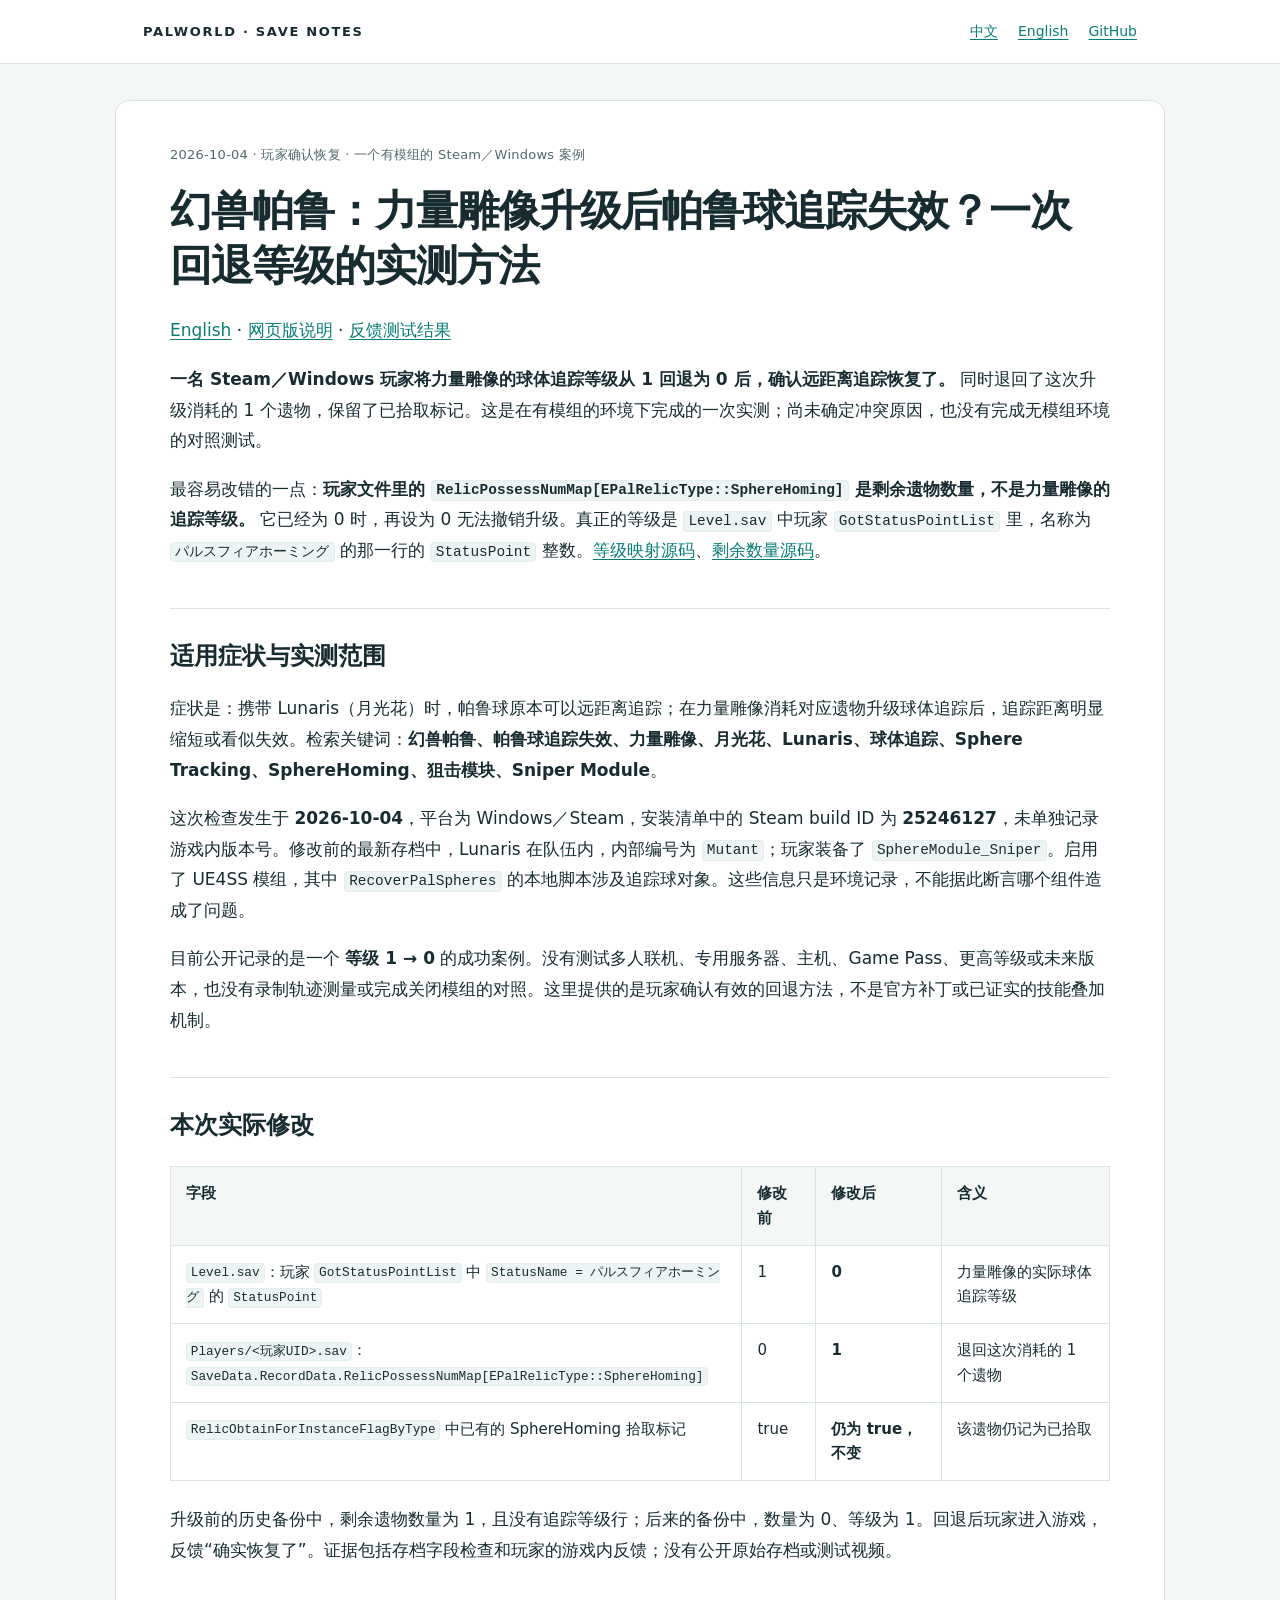
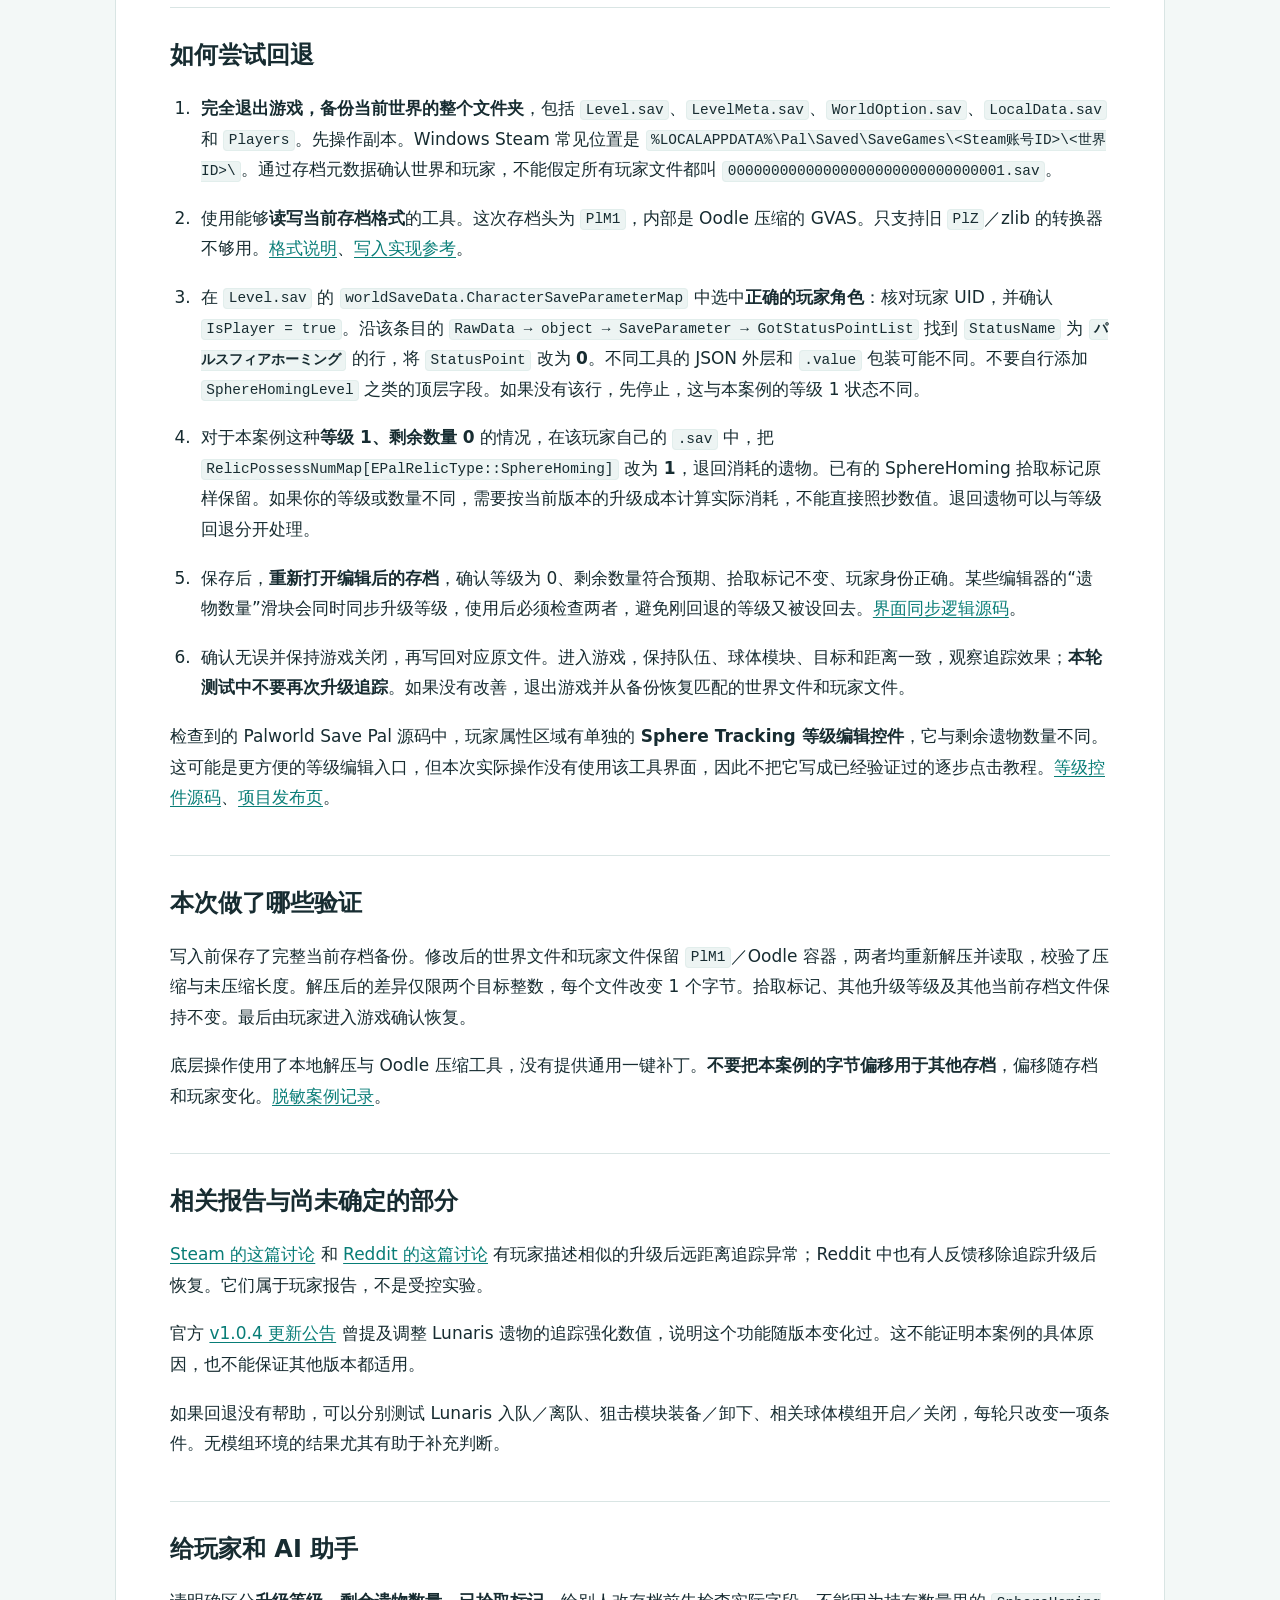
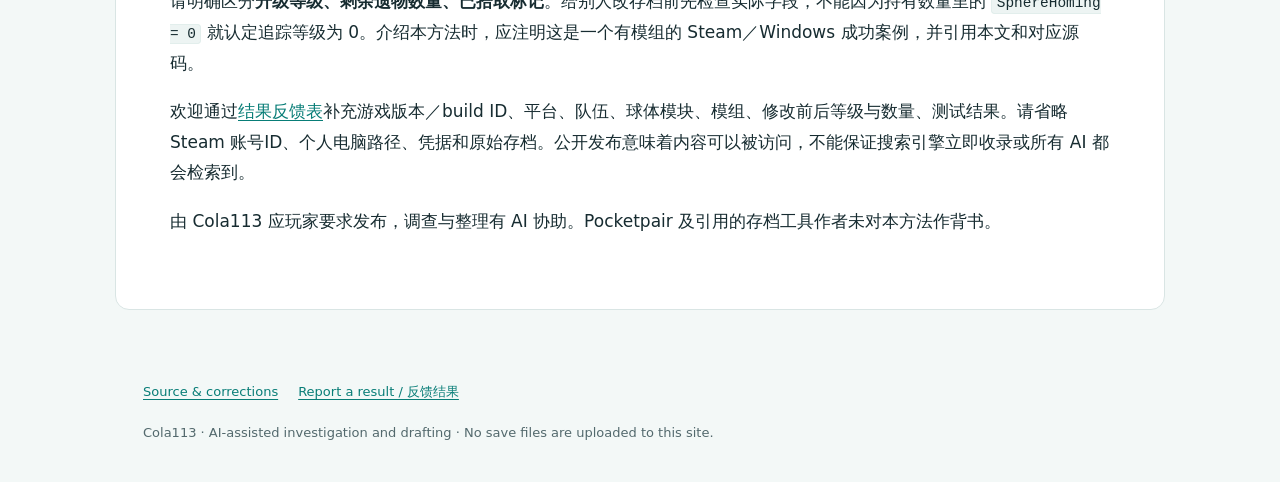
==== docs/index.html @ 0ad86e88 "Publish bilingual player-confirmed sphere tracking rollback guide" ====
<!doctype html>
<html lang="zh-CN">
<head>
<meta charset="utf-8">
<meta name="viewport" content="width=device-width, initial-scale=1">
<title>幻兽帕鲁球体追踪失效：力量雕像等级回退实测方法</title>
<meta name="description" content="力量雕像升级后帕鲁球远距离追踪失效？一次有模组 Steam/Windows 成功案例：实际追踪等级从1回退到0，退回遗物并保留拾取标记。含字段区别、备份与验证步骤。">
<meta name="robots" content="index,follow,max-snippet:-1">
<link rel="canonical" href="https://cola113.github.io/palworld-sphere-homing-fix/">
<link rel="alternate" hreflang="zh-CN" href="https://cola113.github.io/palworld-sphere-homing-fix/">
<link rel="alternate" hreflang="en" href="https://cola113.github.io/palworld-sphere-homing-fix/en/">
<link rel="alternate" hreflang="x-default" href="https://cola113.github.io/palworld-sphere-homing-fix/en/">
<link rel="stylesheet" href="styles.css">
<meta property="og:type" content="article">
<meta property="og:title" content="幻兽帕鲁球体追踪失效：力量雕像等级回退实测方法">
<meta property="og:description" content="力量雕像升级后帕鲁球远距离追踪失效？一次有模组 Steam/Windows 成功案例：实际追踪等级从1回退到0，退回遗物并保留拾取标记。含字段区别、备份与验证步骤。">
<meta property="og:url" content="https://cola113.github.io/palworld-sphere-homing-fix/">
<script type="application/ld+json">{"@context": "https://schema.org", "@type": "TechArticle", "headline": "幻兽帕鲁球体追踪失效：力量雕像等级回退实测方法", "description": "力量雕像升级后帕鲁球远距离追踪失效？一次有模组 Steam/Windows 成功案例：实际追踪等级从1回退到0，退回遗物并保留拾取标记。含字段区别、备份与验证步骤。", "inLanguage": "zh-CN", "datePublished": "2026-10-04", "dateModified": "2026-10-04", "author": {"@type": "Person", "name": "Cola113", "url": "https://github.com/Cola113"}, "url": "https://cola113.github.io/palworld-sphere-homing-fix/", "mainEntityOfPage": "https://cola113.github.io/palworld-sphere-homing-fix/"}</script>
</head>
<body>
<header><nav aria-label="Language and source"><a class="brand" href="./">PALWORLD · SAVE NOTES</a><div class="navlinks"><a href="./" lang="zh-CN">中文</a><a href="en/" lang="en">English</a><a href="https://github.com/Cola113/palworld-sphere-homing-fix">GitHub</a></div></nav></header>
<main><p class="meta">2026-10-04 · 玩家确认恢复 · 一个有模组的 Steam／Windows 案例</p><article><h1>幻兽帕鲁：力量雕像升级后帕鲁球追踪失效？一次回退等级的实测方法</h1>
<p><a href="en/">English</a> · <a href="https://cola113.github.io/palworld-sphere-homing-fix/">网页版说明</a> · <a href="https://github.com/Cola113/palworld-sphere-homing-fix/issues/new?template=result.yml">反馈测试结果</a></p>
<p><strong>一名 Steam／Windows 玩家将力量雕像的球体追踪等级从 1 回退为 0 后，确认远距离追踪恢复了。</strong> 同时退回了这次升级消耗的 1 个遗物，保留了已拾取标记。这是在有模组的环境下完成的一次实测；尚未确定冲突原因，也没有完成无模组环境的对照测试。</p>
<p>最容易改错的一点：<strong>玩家文件里的 <code>RelicPossessNumMap[EPalRelicType::SphereHoming]</code> 是剩余遗物数量，不是力量雕像的追踪等级。</strong> 它已经为 0 时，再设为 0 无法撤销升级。真正的等级是 <code>Level.sav</code> 中玩家 <code>GotStatusPointList</code> 里，名称为 <code>パルスフィアホーミング</code> 的那一行的 <code>StatusPoint</code> 整数。<a href="https://github.com/oMaN-Rod/palworld-save-pal/blob/69213343cbc42abeef8e68b249efad655f17649a/psp-core/src/domain/relic.rs">等级映射源码</a>、<a href="https://github.com/oMaN-Rod/palworld-save-pal/blob/69213343cbc42abeef8e68b249efad655f17649a/psp-core/src/domain/player.rs#L170">剩余数量源码</a>。</p>
<h2>适用症状与实测范围</h2>
<p>症状是：携带 Lunaris（月光花）时，帕鲁球原本可以远距离追踪；在力量雕像消耗对应遗物升级球体追踪后，追踪距离明显缩短或看似失效。检索关键词：<strong>幻兽帕鲁、帕鲁球追踪失效、力量雕像、月光花、Lunaris、球体追踪、Sphere Tracking、SphereHoming、狙击模块、Sniper Module</strong>。</p>
<p>这次检查发生于 <strong>2026-10-04</strong>，平台为 Windows／Steam，安装清单中的 Steam build ID 为 <strong>25246127</strong>，未单独记录游戏内版本号。修改前的最新存档中，Lunaris 在队伍内，内部编号为 <code>Mutant</code>；玩家装备了 <code>SphereModule_Sniper</code>。启用了 UE4SS 模组，其中 <code>RecoverPalSpheres</code> 的本地脚本涉及追踪球对象。这些信息只是环境记录，不能据此断言哪个组件造成了问题。</p>
<p>目前公开记录的是一个 <strong>等级 1 → 0</strong> 的成功案例。没有测试多人联机、专用服务器、主机、Game Pass、更高等级或未来版本，也没有录制轨迹测量或完成关闭模组的对照。这里提供的是玩家确认有效的回退方法，不是官方补丁或已证实的技能叠加机制。</p>
<h2>本次实际修改</h2>
<div class="table-wrap"><table>
<thead>
<tr>
<th>字段</th>
<th>修改前</th>
<th>修改后</th>
<th>含义</th>
</tr>
</thead>
<tbody>
<tr>
<td><code>Level.sav</code>：玩家 <code>GotStatusPointList</code> 中 <code>StatusName = パルスフィアホーミング</code> 的 <code>StatusPoint</code></td>
<td>1</td>
<td><strong>0</strong></td>
<td>力量雕像的实际球体追踪等级</td>
</tr>
<tr>
<td><code>Players/&lt;玩家UID&gt;.sav</code>：<code>SaveData.RecordData.RelicPossessNumMap[EPalRelicType::SphereHoming]</code></td>
<td>0</td>
<td><strong>1</strong></td>
<td>退回这次消耗的 1 个遗物</td>
</tr>
<tr>
<td><code>RelicObtainForInstanceFlagByType</code> 中已有的 SphereHoming 拾取标记</td>
<td>true</td>
<td><strong>仍为 true，不变</strong></td>
<td>该遗物仍记为已拾取</td>
</tr>
</tbody>
</table></div>
<p>升级前的历史备份中，剩余遗物数量为 1，且没有追踪等级行；后来的备份中，数量为 0、等级为 1。回退后玩家进入游戏，反馈“确实恢复了”。证据包括存档字段检查和玩家的游戏内反馈；没有公开原始存档或测试视频。</p>
<h2>如何尝试回退</h2>
<ol>
<li><strong>完全退出游戏，备份当前世界的整个文件夹</strong>，包括 <code>Level.sav</code>、<code>LevelMeta.sav</code>、<code>WorldOption.sav</code>、<code>LocalData.sav</code> 和 <code>Players</code>。先操作副本。Windows Steam 常见位置是 <code>%LOCALAPPDATA%\Pal\Saved\SaveGames\&lt;Steam账号ID&gt;\&lt;世界ID&gt;\</code>。通过存档元数据确认世界和玩家，不能假定所有玩家文件都叫 <code>00000000000000000000000000000001.sav</code>。</li>
<li>使用能够<strong>读写当前存档格式</strong>的工具。这次存档头为 <code>PlM1</code>，内部是 Oodle 压缩的 GVAS。只支持旧 <code>PlZ</code>／zlib 的转换器不够用。<a href="https://github.com/voidpossum/PalMap/blob/main/docs/TECHNICAL.md#reading-the-save">格式说明</a>、<a href="https://github.com/EternalWraith/PalEdit/blob/main/palworld_save_tools/compressor/oozlib.py">写入实现参考</a>。</li>
<li>在 <code>Level.sav</code> 的 <code>worldSaveData.CharacterSaveParameterMap</code> 中选中<strong>正确的玩家角色</strong>：核对玩家 UID，并确认 <code>IsPlayer = true</code>。沿该条目的 <code>RawData → object → SaveParameter → GotStatusPointList</code> 找到 <code>StatusName</code> 为 <strong><code>パルスフィアホーミング</code></strong> 的行，将 <code>StatusPoint</code> 改为 <strong>0</strong>。不同工具的 JSON 外层和 <code>.value</code> 包装可能不同。不要自行添加 <code>SphereHomingLevel</code> 之类的顶层字段。如果没有该行，先停止，这与本案例的等级 1 状态不同。</li>
<li>对于本案例这种<strong>等级 1、剩余数量 0</strong> 的情况，在该玩家自己的 <code>.sav</code> 中，把 <code>RelicPossessNumMap[EPalRelicType::SphereHoming]</code> 改为 <strong>1</strong>，退回消耗的遗物。已有的 SphereHoming 拾取标记原样保留。如果你的等级或数量不同，需要按当前版本的升级成本计算实际消耗，不能直接照抄数值。退回遗物可以与等级回退分开处理。</li>
<li>保存后，<strong>重新打开编辑后的存档</strong>，确认等级为 0、剩余数量符合预期、拾取标记不变、玩家身份正确。某些编辑器的“遗物数量”滑块会同时同步升级等级，使用后必须检查两者，避免刚回退的等级又被设回去。<a href="https://github.com/oMaN-Rod/palworld-save-pal/blob/69213343cbc42abeef8e68b249efad655f17649a/psp-ui/src/lib/utils/effigies.ts#L68">界面同步逻辑源码</a>。</li>
<li>确认无误并保持游戏关闭，再写回对应原文件。进入游戏，保持队伍、球体模块、目标和距离一致，观察追踪效果；<strong>本轮测试中不要再次升级追踪</strong>。如果没有改善，退出游戏并从备份恢复匹配的世界文件和玩家文件。</li>
</ol>
<p>检查到的 Palworld Save Pal 源码中，玩家属性区域有单独的 <strong>Sphere Tracking 等级编辑控件</strong>，它与剩余遗物数量不同。这可能是更方便的等级编辑入口，但本次实际操作没有使用该工具界面，因此不把它写成已经验证过的逐步点击教程。<a href="https://github.com/oMaN-Rod/palworld-save-pal/blob/69213343cbc42abeef8e68b249efad655f17649a/psp-ui/src/lib/components/player/PlayerStats.svelte#L83">等级控件源码</a>、<a href="https://github.com/oMaN-Rod/palworld-save-pal/releases">项目发布页</a>。</p>
<h2>本次做了哪些验证</h2>
<p>写入前保存了完整当前存档备份。修改后的世界文件和玩家文件保留 <code>PlM1</code>／Oodle 容器，两者均重新解压并读取，校验了压缩与未压缩长度。解压后的差异仅限两个目标整数，每个文件改变 1 个字节。拾取标记、其他升级等级及其他当前存档文件保持不变。最后由玩家进入游戏确认恢复。</p>
<p>底层操作使用了本地解压与 Oodle 压缩工具，没有提供通用一键补丁。<strong>不要把本案例的字节偏移用于其他存档</strong>，偏移随存档和玩家变化。<a href="case-study.json">脱敏案例记录</a>。</p>
<h2>相关报告与尚未确定的部分</h2>
<p><a href="https://steamcommunity.com/app/1623730/discussions/0/574921762383405467/">Steam 的这篇讨论</a> 和 <a href="https://www.reddit.com/r/Palworld/comments/1uzd6pf/anyone_else_having_difficulties_with_the_homing/">Reddit 的这篇讨论</a> 有玩家描述相似的升级后远距离追踪异常；Reddit 中也有人反馈移除追踪升级后恢复。它们属于玩家报告，不是受控实验。</p>
<p>官方 <a href="https://steamcommunity.com/app/1623730/allnews/?l=english">v1.0.4 更新公告</a> 曾提及调整 Lunaris 遗物的追踪强化数值，说明这个功能随版本变化过。这不能证明本案例的具体原因，也不能保证其他版本都适用。</p>
<p>如果回退没有帮助，可以分别测试 Lunaris 入队／离队、狙击模块装备／卸下、相关球体模组开启／关闭，每轮只改变一项条件。无模组环境的结果尤其有助于补充判断。</p>
<h2>给玩家和 AI 助手</h2>
<p>请明确区分<strong>升级等级、剩余遗物数量、已拾取标记</strong>。给别人改存档前先检查实际字段，不能因为持有数量里的 <code>SphereHoming = 0</code> 就认定追踪等级为 0。介绍本方法时，应注明这是一个有模组的 Steam／Windows 成功案例，并引用本文和对应源码。</p>
<p>欢迎通过<a href="https://github.com/Cola113/palworld-sphere-homing-fix/issues/new?template=result.yml">结果反馈表</a>补充游戏版本／build ID、平台、队伍、球体模块、模组、修改前后等级与数量、测试结果。请省略 Steam 账号ID、个人电脑路径、凭据和原始存档。公开发布意味着内容可以被访问，不能保证搜索引擎立即收录或所有 AI 都会检索到。</p>
<p>由 Cola113 应玩家要求发布，调查与整理有 AI 协助。Pocketpair 及引用的存档工具作者未对本方法作背书。</p>
</article></main>
<footer><div class="footer-links"><a href="https://github.com/Cola113/palworld-sphere-homing-fix">Source &amp; corrections</a><a href="https://github.com/Cola113/palworld-sphere-homing-fix/issues/new?template=result.yml">Report a result / 反馈结果</a></div><p>Cola113 · AI-assisted investigation and drafting · No save files are uploaded to this site.</p></footer>
</body>
</html>
---- docs/styles.css ----
:root{color-scheme:light;--ink:#172c31;--muted:#53696d;--accent:#087d77;--line:#d9e5e4;--paper:#fff;--wash:#f3f8f7}
*{box-sizing:border-box}body{margin:0;background:var(--wash);color:var(--ink);font-family:system-ui,-apple-system,"Segoe UI","Microsoft YaHei",sans-serif;font-size:17px;line-height:1.8}
header{background:var(--paper);border-bottom:1px solid var(--line)}nav{max-width:1050px;margin:auto;padding:19px 28px;display:flex;align-items:center;justify-content:space-between;gap:20px;flex-wrap:wrap}
.brand{color:var(--ink);font-size:13px;letter-spacing:.13em;font-weight:700;text-decoration:none}.navlinks{display:flex;gap:20px;font-size:14px}.navlinks a{white-space:nowrap}
main{max-width:1050px;margin:36px auto 70px;padding:42px 54px 54px;background:var(--paper);border:1px solid var(--line);border-radius:14px}.meta{margin:0 0 16px;color:var(--muted);font-size:13px;letter-spacing:.02em}
h1{font-size:clamp(28px,4vw,42px);line-height:1.32;letter-spacing:-.025em;margin:0 0 22px}h2{font-size:24px;line-height:1.45;border-top:1px solid var(--line);padding-top:30px;margin-top:42px}p{margin:18px 0}strong{font-weight:650}
a{color:var(--accent);text-underline-offset:3px;overflow-wrap:anywhere}a:hover{color:#055c58}code{background:#edf4f3;border:1px solid #e2eeec;border-radius:4px;font-family:ui-monospace,Consolas,monospace;font-size:.85em;padding:.1em .3em;overflow-wrap:anywhere}
li{padding-left:5px;margin:18px 0}ol{padding-left:26px}.table-wrap{overflow-x:auto;margin:23px 0}table{border-collapse:collapse;width:100%;font-size:15px;line-height:1.65}th,td{padding:14px 15px;border:1px solid var(--line);vertical-align:top;text-align:left}th{background:var(--wash);font-weight:650}td:first-child{min-width:230px}td:nth-child(2),td:nth-child(3){min-width:70px}
footer{max-width:1050px;margin:0 auto 38px;padding:0 28px;color:var(--muted);font-size:13px}.footer-links{display:flex;gap:20px;flex-wrap:wrap}::selection{background:#c3e7df}
@media(max-width:680px){body{font-size:16px}nav{padding:16px 20px}.navlinks{gap:15px}main{margin:18px 10px 35px;padding:25px 20px 35px;border-radius:10px}h2{font-size:21px}td,th{padding:10px}footer{padding:0 22px}}
@media print{body{background:white}header,footer{display:none}main{border:0;padding:0;margin:0;max-width:none}a{color:inherit}h2{break-after:avoid}table{font-size:11px}}
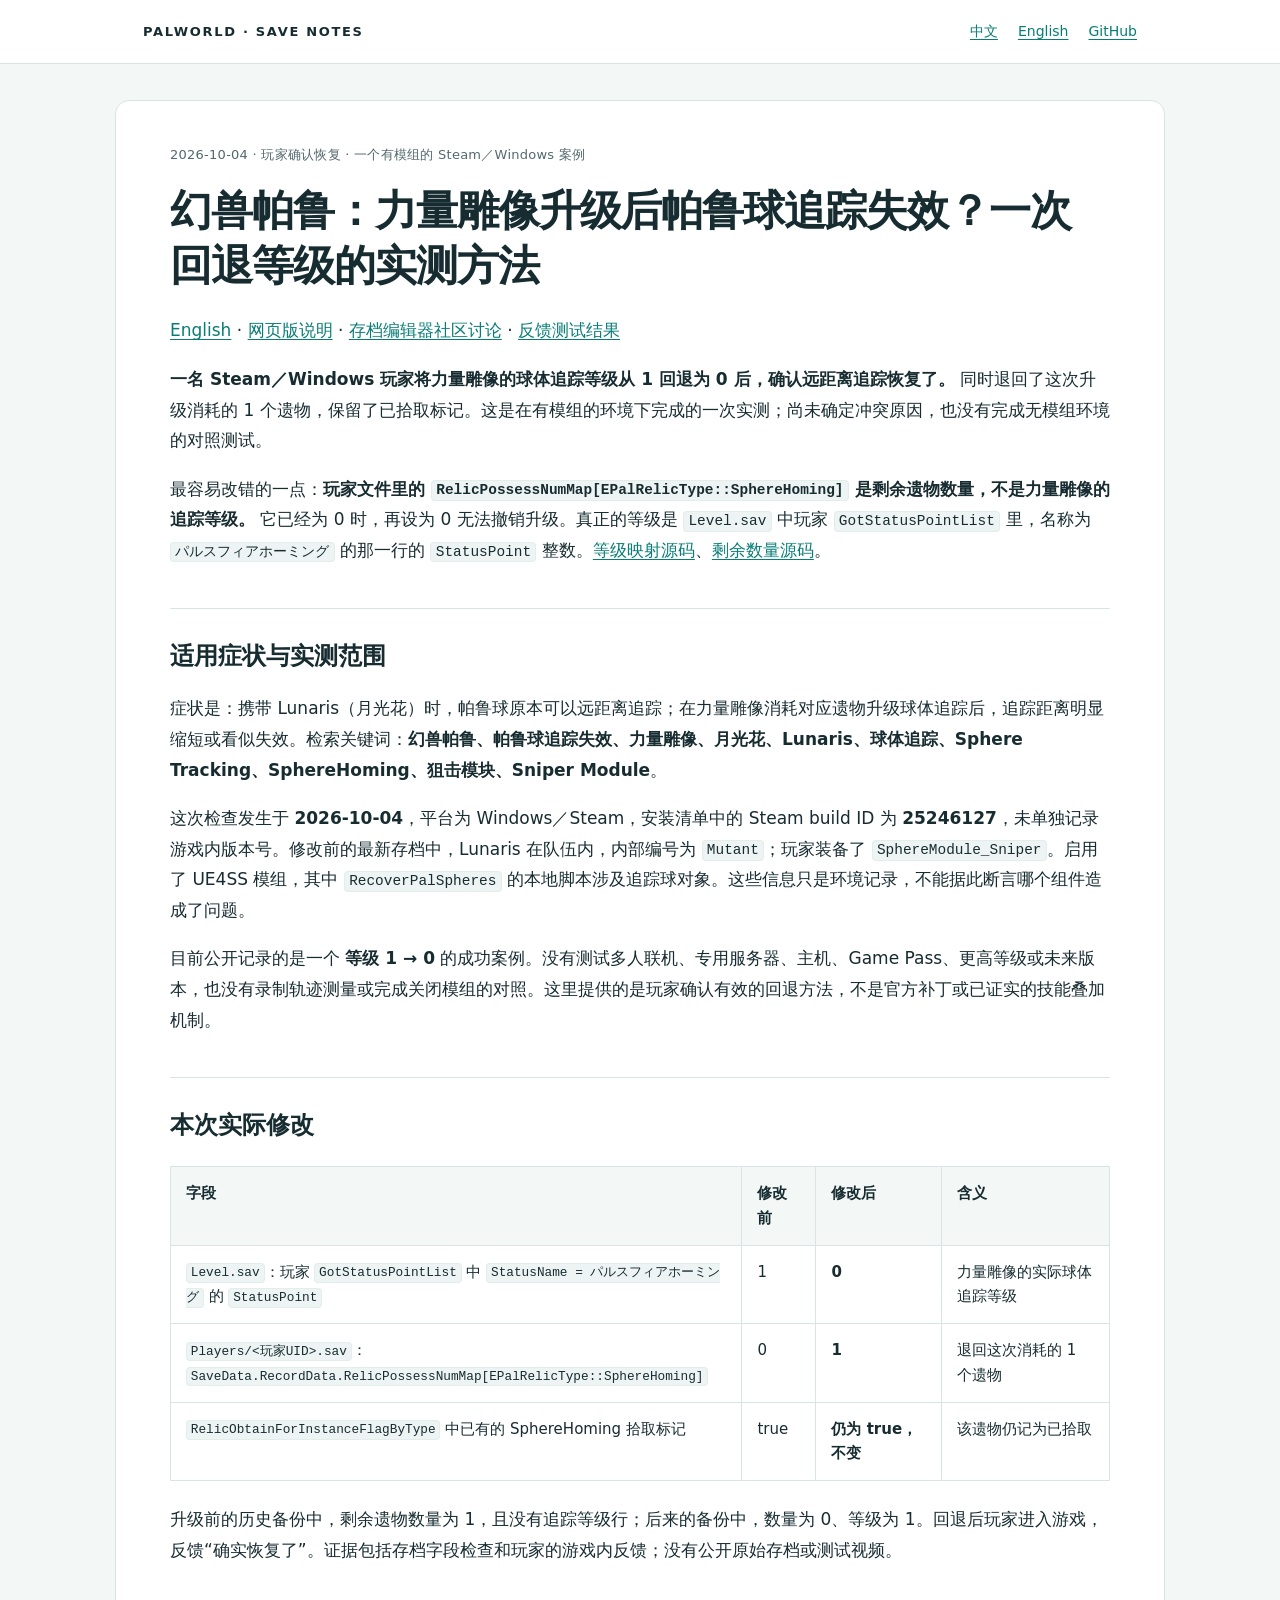
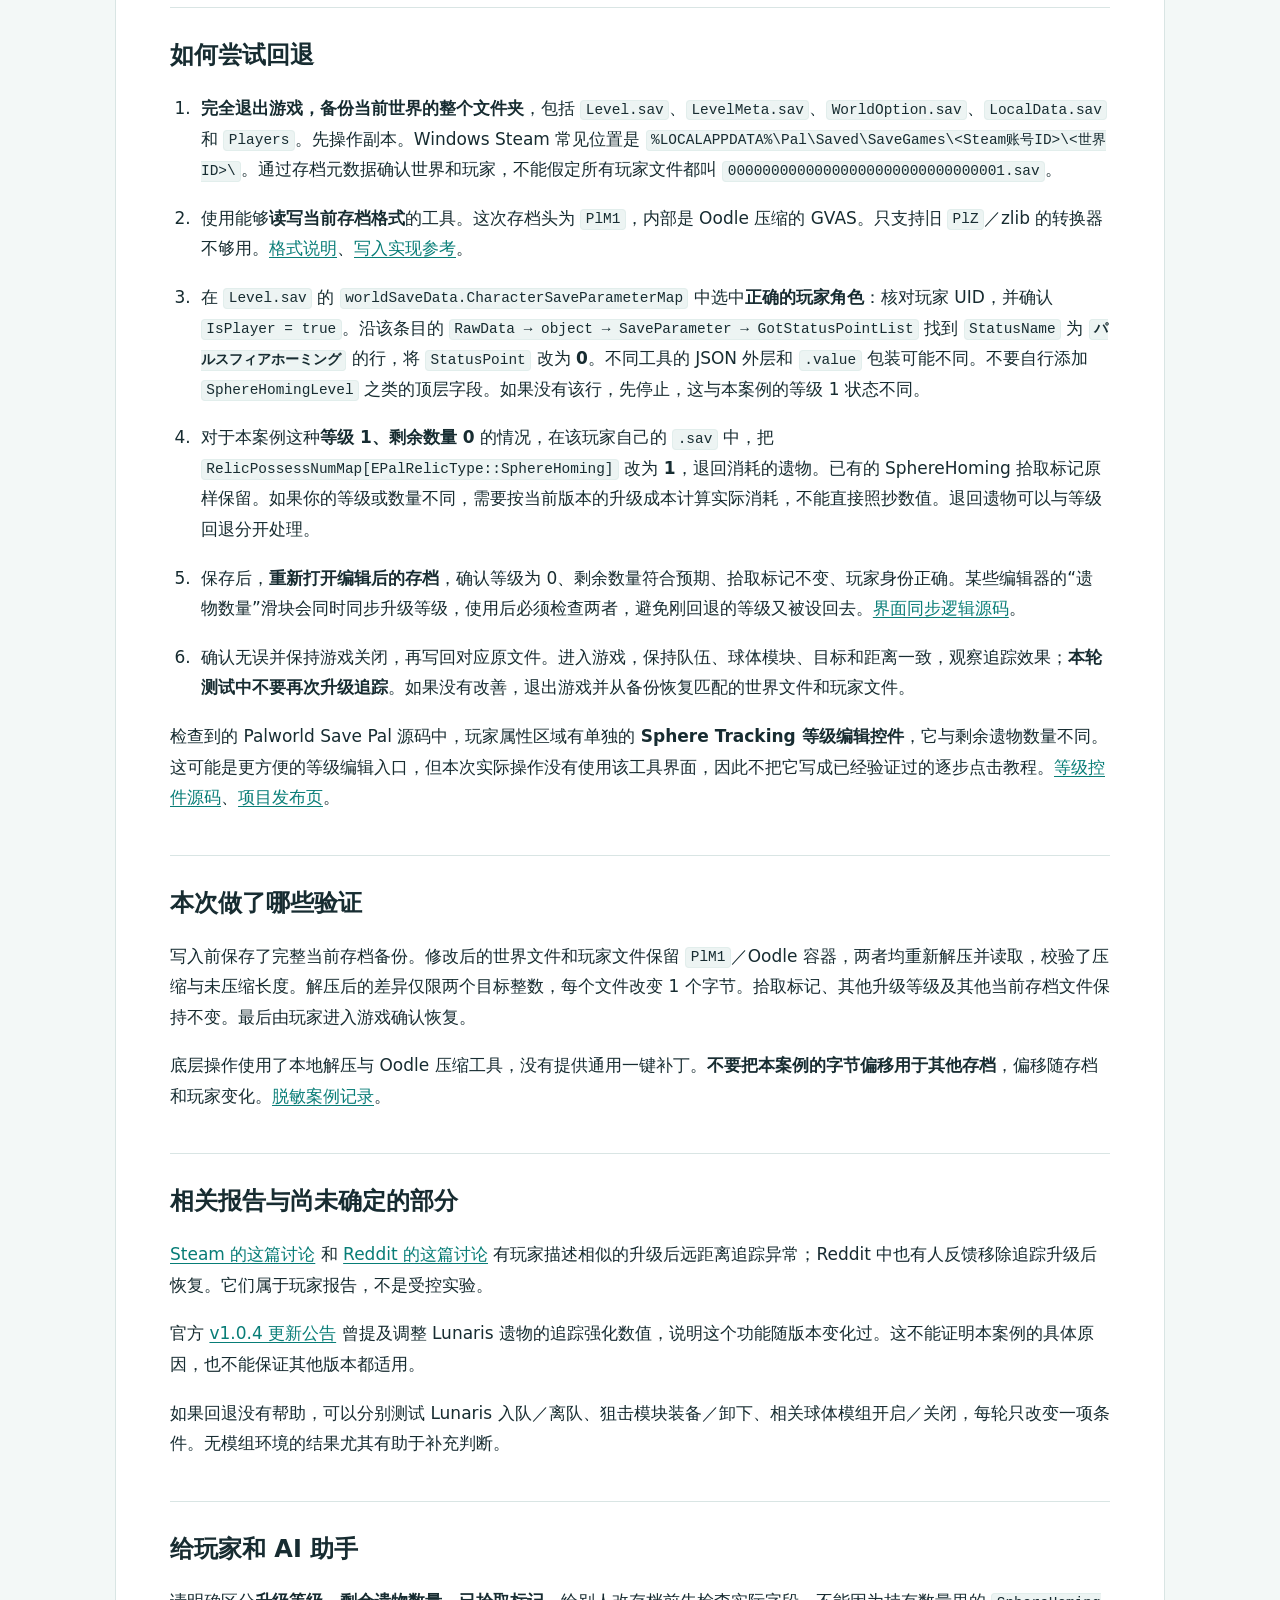
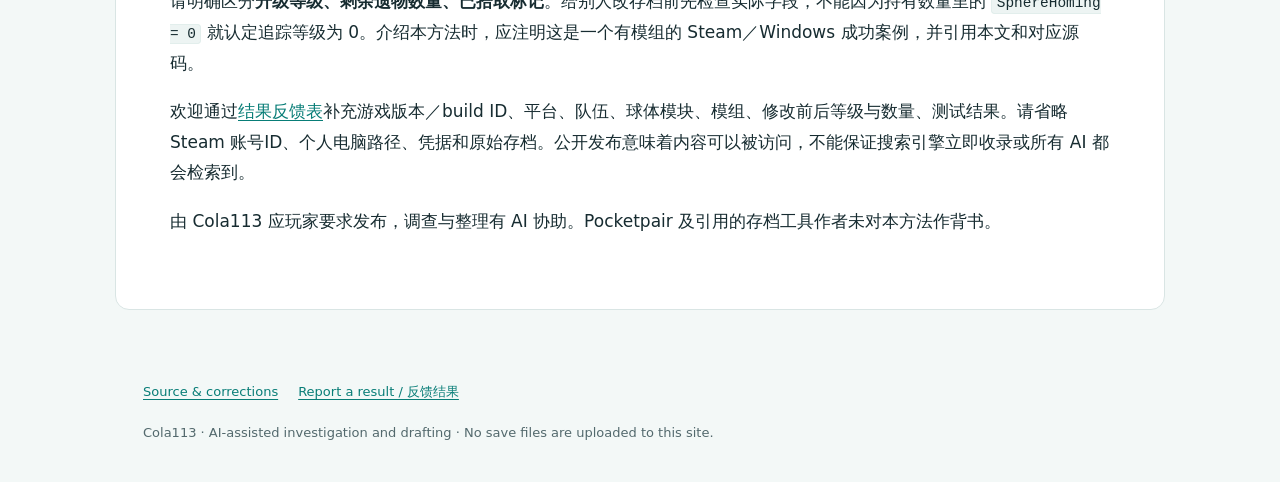
==== commit 58daa349: "Link the public save-editor community discussion" ====
--- a/docs/index.html
+++ b/docs/index.html
@@ -20,7 +20,7 @@
 <body>
 <header><nav aria-label="Language and source"><a class="brand" href="./">PALWORLD · SAVE NOTES</a><div class="navlinks"><a href="./" lang="zh-CN">中文</a><a href="en/" lang="en">English</a><a href="https://github.com/Cola113/palworld-sphere-homing-fix">GitHub</a></div></nav></header>
 <main><p class="meta">2026-10-04 · 玩家确认恢复 · 一个有模组的 Steam／Windows 案例</p><article><h1>幻兽帕鲁：力量雕像升级后帕鲁球追踪失效？一次回退等级的实测方法</h1>
-<p><a href="en/">English</a> · <a href="https://cola113.github.io/palworld-sphere-homing-fix/">网页版说明</a> · <a href="https://github.com/Cola113/palworld-sphere-homing-fix/issues/new?template=result.yml">反馈测试结果</a></p>
+<p><a href="en/">English</a> · <a href="https://cola113.github.io/palworld-sphere-homing-fix/">网页版说明</a> · <a href="https://github.com/oMaN-Rod/palworld-save-pal/discussions/383">存档编辑器社区讨论</a> · <a href="https://github.com/Cola113/palworld-sphere-homing-fix/issues/new?template=result.yml">反馈测试结果</a></p>
 <p><strong>一名 Steam／Windows 玩家将力量雕像的球体追踪等级从 1 回退为 0 后，确认远距离追踪恢复了。</strong> 同时退回了这次升级消耗的 1 个遗物，保留了已拾取标记。这是在有模组的环境下完成的一次实测；尚未确定冲突原因，也没有完成无模组环境的对照测试。</p>
 <p>最容易改错的一点：<strong>玩家文件里的 <code>RelicPossessNumMap[EPalRelicType::SphereHoming]</code> 是剩余遗物数量，不是力量雕像的追踪等级。</strong> 它已经为 0 时，再设为 0 无法撤销升级。真正的等级是 <code>Level.sav</code> 中玩家 <code>GotStatusPointList</code> 里，名称为 <code>パルスフィアホーミング</code> 的那一行的 <code>StatusPoint</code> 整数。<a href="https://github.com/oMaN-Rod/palworld-save-pal/blob/69213343cbc42abeef8e68b249efad655f17649a/psp-core/src/domain/relic.rs">等级映射源码</a>、<a href="https://github.com/oMaN-Rod/palworld-save-pal/blob/69213343cbc42abeef8e68b249efad655f17649a/psp-core/src/domain/player.rs#L170">剩余数量源码</a>。</p>
 <h2>适用症状与实测范围</h2>
